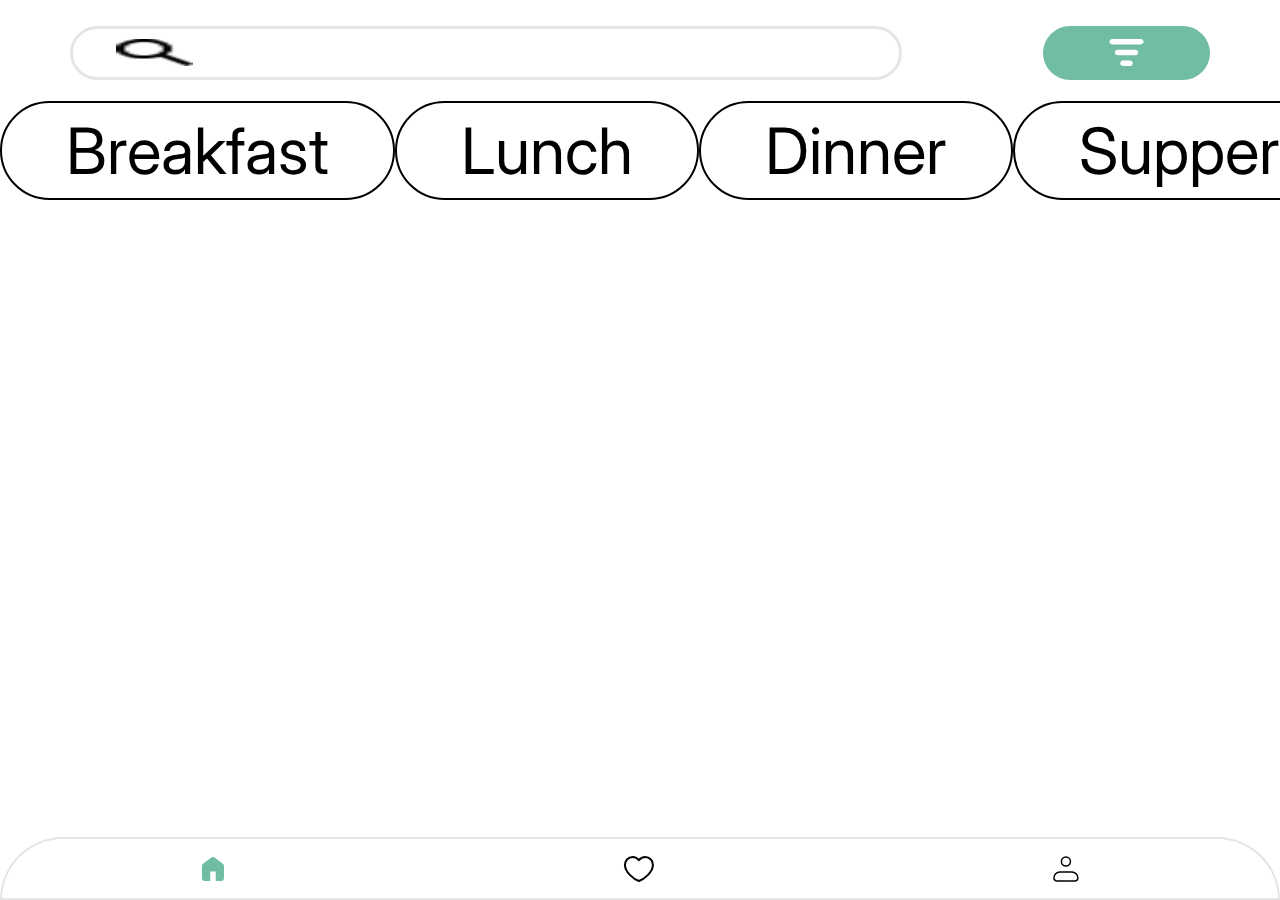
==== HTML/index.html @ 27558628 "FirstUppdate" ====
<!DOCTYPE html>
<html lang="en">
<head>
    <meta charset="UTF-8">
    <meta name="viewport" content="width=device-width, initial-scale=1.0">
    <title>EatBetter</title>
    <link rel="stylesheet" href="../CSS/reset.css">
    <link rel="stylesheet" href="../CSS/style.css">
    <link rel="preconnect" href="https://fonts.googleapis.com">
    <link rel="preconnect" href="https://fonts.gstatic.com" crossorigin>
    <link href="https://fonts.googleapis.com/css2?family=Inter:wght@700&display=swap" rel="stylesheet">
</head>
<body>
    <section class="search-line">
        <div class="search">
            <img src="../IMG/loop.png" alt="" class="loop">
            <div class="search-area"></div>
        </div>
        <div class="search-button">
            <img src="../IMG/search.svg" alt="">
        </div>
    </section>

    <header class="meals">
        <div class="meal"><p>Breakfast</p></div>
        <div class="meal"><p>Lunch</p></div>
        <div class="meal"><p>Dinner</p></div>
        <div class="meal"><p>Supper</p></div>
    </header>

    <main>
        <div class="card"></div>
        <div class="card"></div>
        <div class="card"></div>
        <div class="card"></div>
    </main>

    <footer>
        <div class="chapter"><img src="../IMG/Vector.svg" alt=""></div>
        <div class="chapter"><img src="../IMG/Vector-1.svg" alt=""></div>
        <div class="chapter"><img src="../IMG/personPage.svg" alt=""></div>
    </footer>
</body>
</html>
---- CSS/style.css ----
body{
    height: 100vh;
    width: 100vw;
    display: flex;
    flex-direction: column;
    justify-content: space-between;
}

footer{
    position: fixed;
    bottom: 0;
    left: 0;
    width: 100%;
    height: 7vh;
    display: flex;
    justify-content: space-around;
    align-items: center;
    border: 2px solid #E5E5E5;
    border-radius: 5vw 5vw 0px 0px;
}

.search-line{
    height: 12vh;
    width: 100%;
    display: flex;
    justify-content: space-around;
    align-items: center;
}

.search{
    width: 65vw;
    height: 6vh;
    border-radius: 4vw;
    border: 3px solid #E5E5E5;
    display: flex;
    justify-content: space-around;
    align-items: center;
}

.search-button{
    width: 13vw;
    height: 6vh;
    background-color: #70BDA1;
    border-radius: 3vw;
    display: flex;
    justify-content: center;
    align-items: center;
}

.search-button img{
    width: 50%;
    height: 50%;
}

.loop{
    width: 6vw;
    height: 3vh;
}

.search-area{
    width: 70%;
    height: 100%;
}

.meals{
    height: 10vh;
    width: 100%;
    display: flex;
    justify-content: space-around;
    align-items: center;
}

.meal{
    padding: 1vh 5vw;
    border-radius: 5vw;
    border: 2px solid black;
}

.meal p{
    font-size: 5vw;
    font-family: 'Inter', sans-serif;
}

main{
    height: 80%;
}
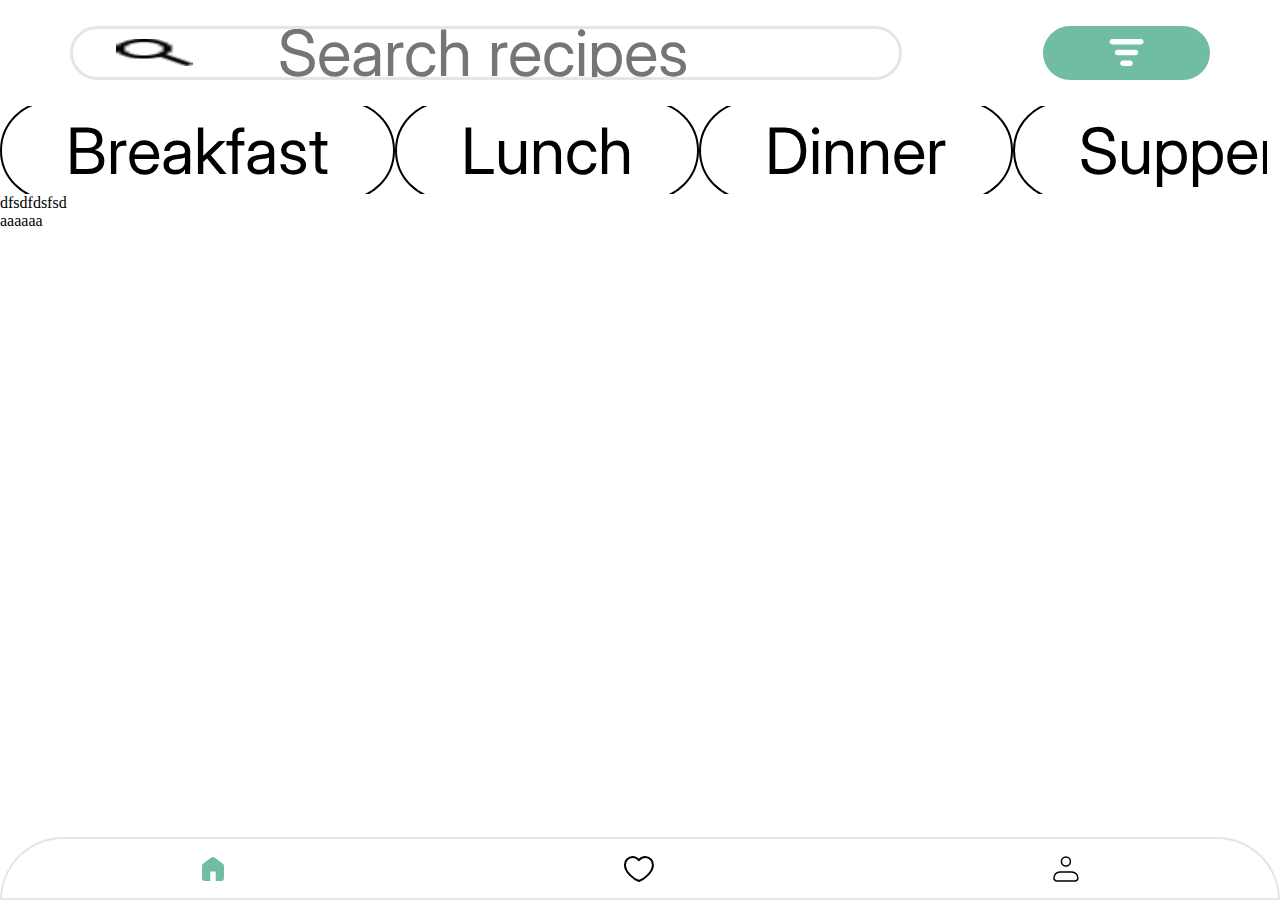
==== commit 1c12db61: "secUppdate" ====
--- a/HTML/index.html
+++ b/HTML/index.html
@@ -14,9 +14,11 @@
     <section class="search-line">
         <div class="search">
             <img src="../IMG/loop.png" alt="" class="loop">
-            <div class="search-area"></div>
+            <form action="" class="search-area">
+                <input type="text" class="search-text" placeholder="Search recipes">
+            </form>
         </div>
-        <div class="search-button">
+        <div class="search-button"> 
             <img src="../IMG/search.svg" alt="">
         </div>
     </section>
@@ -29,8 +31,8 @@
     </header>
 
     <main>
-        <div class="card"></div>
-        <div class="card"></div>
+        <div class="card">dfsdfdsfsd</div>
+        <div class="card">aaaaaa</div>
         <div class="card"></div>
         <div class="card"></div>
     </main>
--- a/CSS/style.css
+++ b/CSS/style.css
@@ -64,10 +64,11 @@
 
 .meals{
     height: 10vh;
-    width: 100%;
+    width: 99%;
     display: flex;
     justify-content: space-around;
     align-items: center;
+    overflow: scroll;
 }
 
 .meal{
@@ -84,3 +85,10 @@
 main{
     height: 80%;
 }
+
+.search-text{
+    width: 97%;
+    height: 100%;
+    font-size: 5vw;
+    font-family: 'Inter', sans-serif;
+}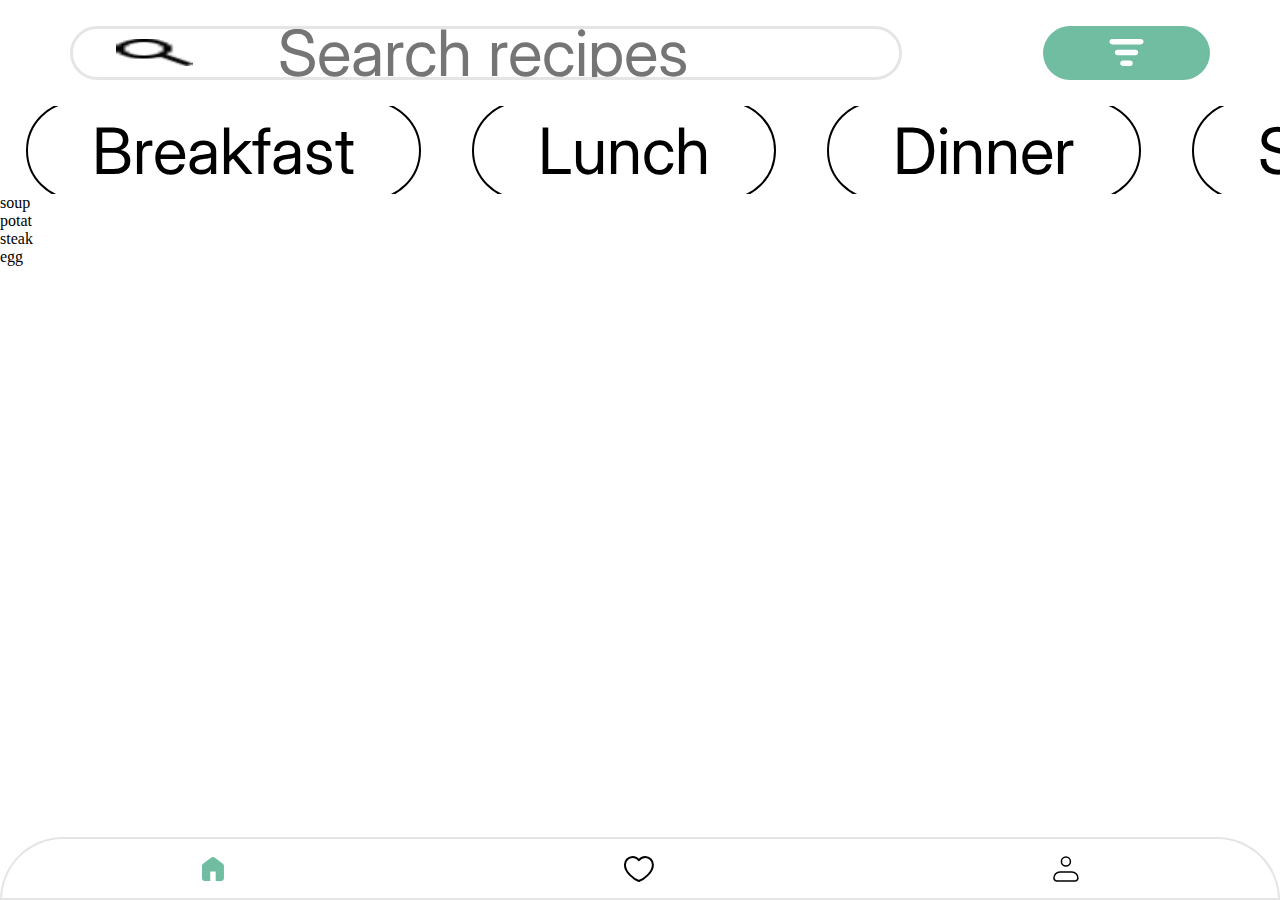
==== commit 84cc1ac3: "thirdUppdate" ====
--- a/HTML/index.html
+++ b/HTML/index.html
@@ -31,10 +31,10 @@
     </header>
 
     <main>
-        <div class="card">dfsdfdsfsd</div>
-        <div class="card">aaaaaa</div>
-        <div class="card"></div>
-        <div class="card"></div>
+        <div class="card" name="Soup">soup</div>
+        <div class="card" name="Fried Potato">potat</div>
+        <div class="card" name="Steak">steak</div>
+        <div class="card" name="Boiled Egg">egg</div>
     </main>
 
     <footer>
@@ -42,5 +42,7 @@
         <div class="chapter"><img src="../IMG/Vector-1.svg" alt=""></div>
         <div class="chapter"><img src="../IMG/personPage.svg" alt=""></div>
     </footer>
+
+    <script src="../JS/script.js"></script>
 </body>
 </html>--- a/CSS/style.css
+++ b/CSS/style.css
@@ -64,9 +64,8 @@
 
 .meals{
     height: 10vh;
-    width: 99%;
+    width: 100%;
     display: flex;
-    justify-content: space-around;
     align-items: center;
     overflow: scroll;
 }
@@ -75,6 +74,7 @@
     padding: 1vh 5vw;
     border-radius: 5vw;
     border: 2px solid black;
+    margin: 0 2vw;
 }
 
 .meal p{
@@ -91,4 +91,12 @@
     height: 100%;
     font-size: 5vw;
     font-family: 'Inter', sans-serif;
+}
+
+.display-none{
+    display: none !important;
+}
+
+.card{
+    display: block;
 }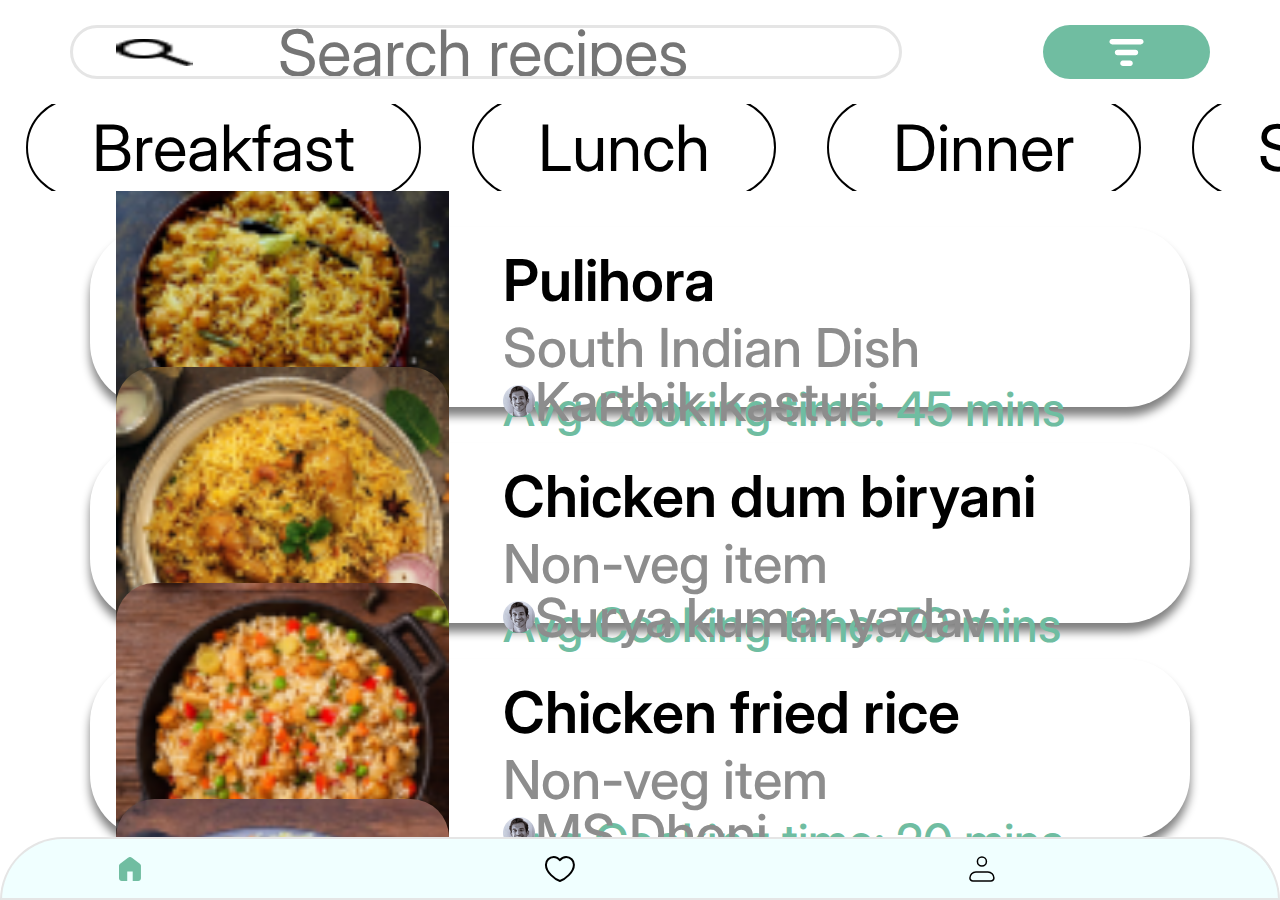
==== commit e41f93f7: "fourthUppdate" ====
--- a/HTML/index.html
+++ b/HTML/index.html
@@ -8,7 +8,7 @@
     <link rel="stylesheet" href="../CSS/style.css">
     <link rel="preconnect" href="https://fonts.googleapis.com">
     <link rel="preconnect" href="https://fonts.gstatic.com" crossorigin>
-    <link href="https://fonts.googleapis.com/css2?family=Inter:wght@700&display=swap" rel="stylesheet">
+    <link href="https://fonts.googleapis.com/css2?family=Inter:wght@300;400;500&display=swap" rel="stylesheet">
 </head>
 <body>
     <section class="search-line">
@@ -31,13 +31,89 @@
     </header>
 
     <main>
-        <div class="card" name="Soup">soup</div>
-        <div class="card" name="Fried Potato">potat</div>
-        <div class="card" name="Steak">steak</div>
-        <div class="card" name="Boiled Egg">egg</div>
+        <div class="card" name="Pulihora">
+            <section class="card-image">
+                <img src="../IMG/Pulihora.png" alt="">
+            </section>
+            <section class="about">
+                <header class="card-header">Pulihora</header>
+                <section class="card-main">
+                    <p class="dish-nation">South Indian Dish</p>
+                    <p class="time-cooking">Avg Cooking time: 45 mins</p>
+                </section>
+                <footer class="card-footer">
+                    <img src="../IMG/Ellipse 18.png" alt="" class="profile">
+                    <p class="dish-maker">Karthik kasturi</p>
+                </footer>
+            </section>
+        </div>
+        <div class="card" name="Chicken dum biryani">
+            <section class="card-image">
+                <img src="../IMG/Chicken dum biryani.png" alt="">
+            </section>
+            <section class="about">
+                <header class="card-header">Chicken dum biryani</header>
+                <section class="card-main">
+                    <p class="dish-nation">Non-veg item</p>
+                    <p class="time-cooking">Avg Cooking time: 70 mins</p>
+                </section>
+                <footer class="card-footer">
+                    <img src="../IMG/Ellipse 18.png" alt="" class="profile">
+                    <p class="dish-maker">Surya kumar yadav</p>
+                </footer>
+            </section>
+        </div>
+        <div class="card" name="Chicken fried rice">
+            <section class="card-image">
+                <img src="../IMG/Chicken fried rice.png" alt="">
+            </section>
+            <section class="about">
+                <header class="card-header">Chicken fried rice</header>
+                <section class="card-main">
+                    <p class="dish-nation">Non-veg item</p>
+                    <p class="time-cooking">Avg Cooking time: 20 mins</p>
+                </section>
+                <footer class="card-footer">
+                    <img src="../IMG/Ellipse 18.png" alt="" class="profile">
+                    <p class="dish-maker">MS Dhoni</p>
+                </footer>
+            </section>
+        </div>
+        <div class="card" name="Kaju biryani">
+            <section class="card-image">
+                <img src="../IMG/Kaju biryani.png" alt="">
+            </section>
+            <section class="about">
+                <header class="card-header">Kaju biryani</header>
+                <section class="card-main">
+                    <p class="dish-nation">South Indian Dish</p>
+                    <p class="time-cooking">Avg Cooking time: 35 mins</p>
+                </section>
+                <footer class="card-footer">
+                    <img src="../IMG/Ellipse 18.png" alt="" class="profile" >
+                    <p class="dish-maker">Shanky</p>
+                </footer>
+            </section>
+        </div>
+        <div class="card" name="Borsch">
+            <section class="card-image">
+                <img src="../IMG/Borsch.jpg" alt="">
+            </section>
+            <section class="about">
+                <header class="card-header">Borsch</header>
+                <section class="card-main">
+                    <p class="dish-nation">a Real Slavian Dish</p>
+                    <p class="time-cooking">Avg Cooking time: 60 mins</p>
+                </section>
+                <footer class="card-footer">
+                    <img src="../IMG/Ellipse 18.png" alt="" class="profile" >
+                    <p class="dish-maker">Babushka</p>
+                </footer>
+            </section>
+        </div>
     </main>
 
-    <footer>
+    <footer class="main-footer">
         <div class="chapter"><img src="../IMG/Vector.svg" alt=""></div>
         <div class="chapter"><img src="../IMG/Vector-1.svg" alt=""></div>
         <div class="chapter"><img src="../IMG/personPage.svg" alt=""></div>
--- a/CSS/style.css
+++ b/CSS/style.css
@@ -4,9 +4,10 @@
     display: flex;
     flex-direction: column;
     justify-content: space-between;
+    padding-bottom: 7vh;
 }
 
-footer{
+.main-footer{
     position: fixed;
     bottom: 0;
     left: 0;
@@ -17,6 +18,11 @@
     align-items: center;
     border: 2px solid #E5E5E5;
     border-radius: 5vw 5vw 0px 0px;
+    background-color: azure;
+}
+
+.chapter{
+    width: 15vw;
 }
 
 .search-line{
@@ -99,4 +105,70 @@
 
 .card{
     display: block;
+    margin: 4vh 0vw ;
+    width: 100%;
+    height: 20vh;
+    border-radius: 5vw;
+    display: flex;
+    justify-content: space-around;
+    box-shadow: 0vw 1vh 10px grey;
+    background-color: white;
+}
+.card-header {
+    font-family: 'Inter', sans-serif;
+    font-weight: 600;
+    font-size: 4.5vw;
+}
+
+.dish-nation, .dish-maker{
+    font-family: 'Inter', sans-serif;
+    font-weight: 500;
+    font-size: 4.2vw;
+    color: #8D8D8D;
+}
+
+.time-cooking{
+    font-family: 'Inter', sans-serif;
+    font-weight: 500;
+    font-size: 3.7vw;
+    color: #6FBDA1;
+}
+
+
+.about{
+    width: 60%;
+    height: 100%;
+    padding: 2vh 0vw;
+    display: flex;
+    flex-direction: column;
+    justify-content: space-between;
+}
+
+.card-image{
+    display: flex;
+    align-items: center;
+}
+.card-main{
+    height: 45%;
+    display: flex;
+    flex-direction: column;
+    justify-content: space-around;
+}
+
+.card-image img{
+    width: 26vw;
+    border-radius: 3vw;
+}
+
+.card-footer{
+    height: 30%;
+    display: flex;
+    align-items: center;
+}
+
+main{
+    overflow: scroll;
+    padding: 0vh 7vw;
+    width: 100%;
+    
 }